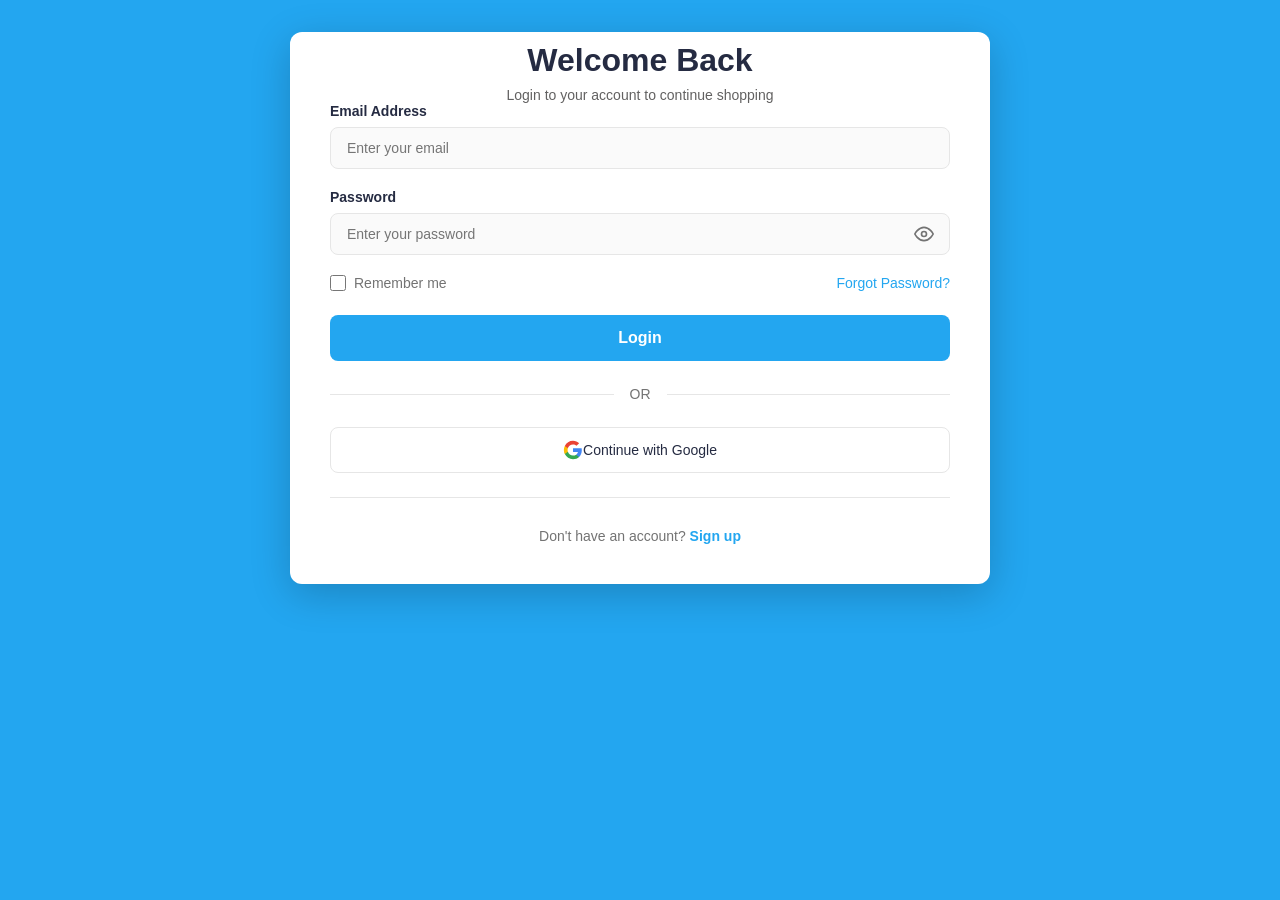
==== index.html @ 296f5e16 "Log in Screen" ====
<!DOCTYPE html>
<html lang="en">

<head>
    <meta charset="UTF-8">
    <meta name="viewport" content="width=device-width, initial-scale=1.0">
    <title>Login - E-commerce Shop</title>
    <link rel="stylesheet" href="./CSS/auth-styles.css">
</head>

<body>
    <div class="auth-container">
        <div class="auth-card">
            <div class="auth-header">

                <h1>Welcome Back</h1>
                <p>Login to your account to continue shopping</p>

                <form class="auth-form" id="loginForm">

                    <div class="form-group">
                        <label for="email">Email Address</label>
                        <input type="email" id="email" name="email" placeholder="Enter your email" required>
                    </div>

                    <div class="form-group">
                        <label for="password">Password</label>
                        <div class="password-input">
                            <input type="password" id="password" name="password" placeholder="Enter your password"
                                required>
                            <button type="button" class="toggle-password" onclick="togglePassword()">
                                <svg id="eyeIcon" width="20" height="20" viewBox="0 0 24 24" fill="none"
                                    stroke="currentColor" stroke-width="2">
                                    <path d="M1 12s4-8 11-8 11 8 11 8-4 8-11 8-11-8-11-8z"></path>
                                    <circle cx="12" cy="12" r="3"></circle>
                                </svg>
                            </button>
                        </div>
                    </div>

                    <div class="form-options">
                        <label class="checkbox-label">
                            <input type="checkbox" name="remember">
                            <span>Remember me</span>
                        </label>
                        <a href="#" class="forgot-link">Forgot Password?</a>
                    </div>

                    <button type="submit" class="btn-primary">Login</button>
                </form>

                <div class="divider">
                    <span>OR</span>
                </div>

                <div class="social-login">
                    <button class="btn-social btn-google">
                        <svg width="20" height="20" viewBox="0 0 24 24">
                            <path fill="#4285F4"
                                d="M22.56 12.25c0-.78-.07-1.53-.2-2.25H12v4.26h5.92c-.26 1.37-1.04 2.53-2.21 3.31v2.77h3.57c2.08-1.92 3.28-4.74 3.28-8.09z" />
                            <path fill="#34A853"
                                d="M12 23c2.97 0 5.46-.98 7.28-2.66l-3.57-2.77c-.98.66-2.23 1.06-3.71 1.06-2.86 0-5.29-1.93-6.16-4.53H2.18v2.84C3.99 20.53 7.7 23 12 23z" />
                            <path fill="#FBBC05"
                                d="M5.84 14.09c-.22-.66-.35-1.36-.35-2.09s.13-1.43.35-2.09V7.07H2.18C1.43 8.55 1 10.22 1 12s.43 3.45 1.18 4.93l2.85-2.22.81-.62z" />
                            <path fill="#EA4335"
                                d="M12 5.38c1.62 0 3.06.56 4.21 1.64l3.15-3.15C17.45 2.09 14.97 1 12 1 7.7 1 3.99 3.47 2.18 7.07l3.66 2.84c.87-2.6 3.3-4.53 6.16-4.53z" />
                        </svg>
                        Continue with Google
                    </button>
                </div>

                <div class="auth-footer">
                    <p>Don't have an account? <a href="signup.html">Sign up</a></p>
                </div>

            </div>
        </div>
    </div>
</body>
</html>
---- CSS/auth-styles.css ----
* {
    margin: 0;
    padding: 0;
    box-sizing: border-box;
}

body {
    font-family: 'Segoe UI', Tahoma, Geneva, Verdana, sans-serif;
    background: #23A6F0;
}

.auth-container {
    width: 100%;
    max-width: 700px;
    margin: 2rem auto;
}

.auth-card {
    background: white;
    border-radius: 12px;
    padding: 10px 40px;
    box-shadow: 0 10px 40px rgba(0, 0, 0, 0.2);
}

.auth-header {
    text-align: center;
    margin-bottom: 30px;
}

.auth-header h1 {
    color: #252B42;
    font-size: 32px;
    font-weight: 700;
    margin-bottom: 8px;
}

.auth-header p {
    color: #626161;
    font-size: 14px;
}

.auth-form {
    margin-bottom: 24px;
}

.form-group {
    margin-bottom: 20px;
}

.form-group label {
    display: block;
    color: #252B42;
    font-size: 14px;
    font-weight: 600;
    margin-bottom: 8px;
    text-align: left;
}

.form-group input[type="email"], .form-group input[type="password"] {
    width: 100%;
    padding: 12px 16px;
    border: 1px solid #E6E6E6;
    border-radius: 8px;
    font-size: 14px;
    transition: all 0.3s ease;
    background: #FAFAFA;
}

.form-group input:focus {
    outline: none;
    border-color: #23A6F0;
    background: white;
    box-shadow: 0 0 0 3px rgba(35, 166, 240, 0.1);
} 

.password-input {
    position: relative;
    display: flex;
    align-items: center;
}

.password-input input {
    padding-right: 45px;
}

.toggle-password {
    position: absolute;
    right: 12px;
    background: none;
    border: none;
    cursor: pointer;
    color: #737373;
    padding: 4px;
    display: flex;
    align-items: center;
    justify-content: center;
    transition: color 0.2s;
}

.toggle-password:hover {
    color: #23A6F0;
} 

.form-options {
    display: flex;
    justify-content: space-between;
    align-items: center;
    margin-bottom: 24px;
    flex-wrap: wrap;
    gap: 10px;
}

.checkbox-label {
    display: flex;
    align-items: center;
    cursor: pointer;
    font-size: 14px;
    color: #737373;
}

.checkbox-label input[type="checkbox"] {
    margin-right: 8px;
    cursor: pointer;
    width: 16px;
    height: 16px;
    accent-color: #23A6F0;
}

.checkbox-label span {
    user-select: none;
}

.forgot-link, .terms-link {
    color: #23A6F0;
    text-decoration: none;
    font-size: 14px;
    font-weight: 500;
    transition: color 0.2s;
}

.forgot-link:hover, .terms-link:hover {
    text-decoration: underline;
} 

.btn-primary {
    width: 100%;
    padding: 14px;
    background: #23A6F0;
    color: white;
    border: none;
    border-radius: 8px;
    font-size: 16px;
    font-weight: 600;
    cursor: pointer;
    transition: all 0.3s ease;
}

.btn-primary:hover {
    background: #1a8cd8;
    transform: translateY(-2px);
    box-shadow: 0 4px 12px rgba(35, 166, 240, 0.3);
}

.btn-primary:active {
    transform: translateY(0);
} 

.divider {
    position: relative;
    text-align: center;
    margin: 24px 0;
}

.divider::before {
    content: '';
    position: absolute;
    left: 0;
    top: 50%;
    width: 100%;
    height: 1px;
    background: #E6E6E6;
}

.divider span {
    position: relative;
    display: inline-block;
    background: white;
    padding: 0 16px;
    color: #737373;
    font-size: 14px;
    font-weight: 500;
}

.social-login {
    display: flex;
    flex-direction: column;
    gap: 12px;
    margin-bottom: 24px;
}

.btn-social {
    display: flex;
    align-items: center;
    justify-content: center;
    padding: 12px;
    border: 1px solid #E6E6E6;
    border-radius: 8px;
    background: white;
    cursor: pointer;
    font-size: 14px;
    font-weight: 500;
    color: #252B42;
    transition: all 0.3s ease;
}

.btn-social:hover {
    background: #FAFAFA;
    border-color: #23A6F0;
    transform: translateY(-2px);
    box-shadow: 0 2px 8px rgba(0, 0, 0, 0.1);
}

.btn-social svg {
    flex-shrink: 0;
} 

.auth-footer {
    text-align: center;
    padding-top: 30px;
    border-top: 1px solid #E6E6E6;
}

.auth-footer p {
    color: #737373;
    font-size: 14px;
}

.auth-footer a {
    color: #23A6F0;
    text-decoration: none;
    font-weight: 600;
    transition: color 0.2s;
}

.auth-footer a:hover {
    color: #1a8cd8;
    text-decoration: underline;
}

@media (max-width: 480px) {
    .auth-card {
        padding: 30px 20px;
    }

    .auth-header h1 {
        font-size: 26px;
    }

    .form-options {
        flex-direction: column;
        align-items: flex-start;
    }

    .forgot-link {
        margin-left: 24px;
    }
} 

/* Animations */
/* @keyframes fadeIn {
    from {
        opacity: 0;
        transform: translateY(20px);
    }
    to {
        opacity: 1;
        transform: translateY(0);
    }
}

.auth-card {
    animation: fadeIn 0.5s ease;
} */

/* Input Validation States */
/* .form-group input:invalid:not(:placeholder-shown) {
    border-color: #E74040;
}

.form-group input:valid:not(:placeholder-shown) {
    border-color: #2DC071;
} */
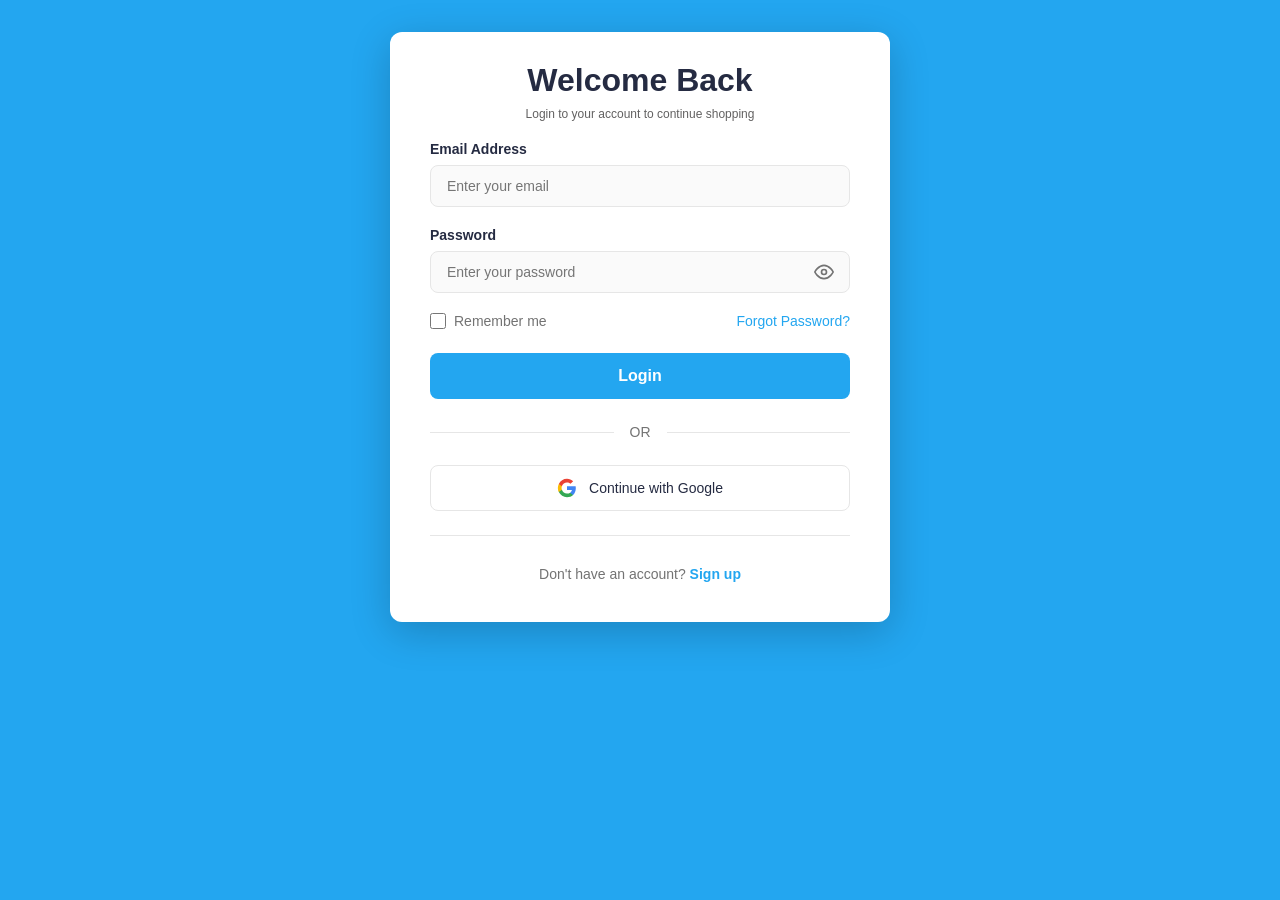
==== commit bd5d894e: "Updated Sign In Page" ====
--- a/index.html
+++ b/index.html
@@ -4,7 +4,7 @@
 <head>
     <meta charset="UTF-8">
     <meta name="viewport" content="width=device-width, initial-scale=1.0">
-    <title>Login - E-commerce Shop</title>
+    <title>Login | E-commerce Site</title>
     <link rel="stylesheet" href="./CSS/auth-styles.css">
 </head>
 
@@ -12,69 +12,87 @@
     <div class="auth-container">
         <div class="auth-card">
             <div class="auth-header">
-
                 <h1>Welcome Back</h1>
                 <p>Login to your account to continue shopping</p>
+            </div>
 
-                <form class="auth-form" id="loginForm">
-
-                    <div class="form-group">
-                        <label for="email">Email Address</label>
-                        <input type="email" id="email" name="email" placeholder="Enter your email" required>
-                    </div>
-
-                    <div class="form-group">
-                        <label for="password">Password</label>
-                        <div class="password-input">
-                            <input type="password" id="password" name="password" placeholder="Enter your password"
-                                required>
-                            <button type="button" class="toggle-password" onclick="togglePassword()">
-                                <svg id="eyeIcon" width="20" height="20" viewBox="0 0 24 24" fill="none"
-                                    stroke="currentColor" stroke-width="2">
-                                    <path d="M1 12s4-8 11-8 11 8 11 8-4 8-11 8-11-8-11-8z"></path>
-                                    <circle cx="12" cy="12" r="3"></circle>
-                                </svg>
-                            </button>
-                        </div>
-                    </div>
-
-                    <div class="form-options">
-                        <label class="checkbox-label">
-                            <input type="checkbox" name="remember">
-                            <span>Remember me</span>
-                        </label>
-                        <a href="#" class="forgot-link">Forgot Password?</a>
-                    </div>
-
-                    <button type="submit" class="btn-primary">Login</button>
-                </form>
-
-                <div class="divider">
-                    <span>OR</span>
+            <form class="auth-form" id="loginForm">
+                <div class="form-group">
+                    <label for="email">Email Address</label>
+                    <input type="email" id="email" name="email" placeholder="Enter your email" required>
                 </div>
 
-                <div class="social-login">
-                    <button class="btn-social btn-google">
-                        <svg width="20" height="20" viewBox="0 0 24 24">
-                            <path fill="#4285F4"
-                                d="M22.56 12.25c0-.78-.07-1.53-.2-2.25H12v4.26h5.92c-.26 1.37-1.04 2.53-2.21 3.31v2.77h3.57c2.08-1.92 3.28-4.74 3.28-8.09z" />
-                            <path fill="#34A853"
-                                d="M12 23c2.97 0 5.46-.98 7.28-2.66l-3.57-2.77c-.98.66-2.23 1.06-3.71 1.06-2.86 0-5.29-1.93-6.16-4.53H2.18v2.84C3.99 20.53 7.7 23 12 23z" />
-                            <path fill="#FBBC05"
-                                d="M5.84 14.09c-.22-.66-.35-1.36-.35-2.09s.13-1.43.35-2.09V7.07H2.18C1.43 8.55 1 10.22 1 12s.43 3.45 1.18 4.93l2.85-2.22.81-.62z" />
-                            <path fill="#EA4335"
-                                d="M12 5.38c1.62 0 3.06.56 4.21 1.64l3.15-3.15C17.45 2.09 14.97 1 12 1 7.7 1 3.99 3.47 2.18 7.07l3.66 2.84c.87-2.6 3.3-4.53 6.16-4.53z" />
-                        </svg>
-                        Continue with Google
-                    </button>
+                <div class="form-group">
+                    <label for="password">Password</label>
+                    <div class="password-input">
+                        <input type="password" id="password" name="password" placeholder="Enter your password" required>
+                        <button type="button" class="toggle-password" onclick="togglePassword()">
+                            <svg id="eyeIcon" width="20" height="20" viewBox="0 0 24 24" fill="none"
+                                stroke="currentColor" stroke-width="2">
+                                <path d="M1 12s4-8 11-8 11 8 11 8-4 8-11 8-11-8-11-8z"></path>
+                                <circle cx="12" cy="12" r="3"></circle>
+                            </svg>
+                        </button>
+                    </div>
                 </div>
 
-                <div class="auth-footer">
-                    <p>Don't have an account? <a href="signup.html">Sign up</a></p>
+                <div class="form-options">
+                    <label class="checkbox-label">
+                        <input type="checkbox" name="remember">
+                        <span>Remember me</span>
+                    </label>
+                    <a href="#" class="forgot-link">Forgot Password?</a>
                 </div>
 
+                <button type="submit" class="btn-primary">Login</button>
+            </form>
+
+            <div class="divider">
+                <span>OR</span>
+            </div>
+
+            <div class="social-login">
+                <button class="btn-social btn-google">
+                    <svg width="20" height="20" viewBox="0 0 24 24">
+                        <path fill="#4285F4"
+                            d="M22.56 12.25c0-.78-.07-1.53-.2-2.25H12v4.26h5.92c-.26 1.37-1.04 2.53-2.21 3.31v2.77h3.57c2.08-1.92 3.28-4.74 3.28-8.09z" />
+                        <path fill="#34A853"
+                            d="M12 23c2.97 0 5.46-.98 7.28-2.66l-3.57-2.77c-.98.66-2.23 1.06-3.71 1.06-2.86 0-5.29-1.93-6.16-4.53H2.18v2.84C3.99 20.53 7.7 23 12 23z" />
+                        <path fill="#FBBC05"
+                            d="M5.84 14.09c-.22-.66-.35-1.36-.35-2.09s.13-1.43.35-2.09V7.07H2.18C1.43 8.55 1 10.22 1 12s.43 3.45 1.18 4.93l2.85-2.22.81-.62z" />
+                        <path fill="#EA4335"
+                            d="M12 5.38c1.62 0 3.06.56 4.21 1.64l3.15-3.15C17.45 2.09 14.97 1 12 1 7.7 1 3.99 3.47 2.18 7.07l3.66 2.84c.87-2.6 3.3-4.53 6.16-4.53z" />
+                    </svg>
+                    Continue with Google
+                </button>
+            </div>
+
+            <div class="auth-footer">
+                <p>Don't have an account? <a href="signup.html">Sign up</a></p>
             </div>
         </div>
     </div>
+    <!--      
+    <script>
+        function togglePassword() {
+            const passwordInput = document.getElementById('password');
+            const eyeIcon = document.getElementById('eyeIcon');
+
+            if (passwordInput.type === 'password') {
+                passwordInput.type = 'text';
+                eyeIcon.innerHTML = '<path d="M17.94 17.94A10.07 10.07 0 0 1 12 20c-7 0-11-8-11-8a18.45 18.45 0 0 1 5.06-5.94M9.9 4.24A9.12 9.12 0 0 1 12 4c7 0 11 8 11 8a18.5 18.5 0 0 1-2.16 3.19m-6.72-1.07a3 3 0 1 1-4.24-4.24"></path><line x1="1" y1="1" x2="23" y2="23"></line>';
+            } else {
+                passwordInput.type = 'password';
+                eyeIcon.innerHTML = '<path d="M1 12s4-8 11-8 11 8 11 8-4 8-11 8-11-8-11-8z"></path><circle cx="12" cy="12" r="3"></circle>';
+            }
+        }
+
+        document.getElementById('loginForm').addEventListener('submit', function(e) {
+            e.preventDefault();
+            alert('Login functionality would be connected here!');
+        });
+    </script>
+    -->
 </body>
+
 </html>
--- a/CSS/auth-styles.css
+++ b/CSS/auth-styles.css
@@ -1,270 +1,274 @@
 * {
-    margin: 0;
-    padding: 0;
-    box-sizing: border-box;
+  margin: 0;
+  padding: 0;
+  box-sizing: border-box;
+}
+
+html {
+  min-width: 100%;
+  min-height: 100%;
 }
 
 body {
-    font-family: 'Segoe UI', Tahoma, Geneva, Verdana, sans-serif;
-    background: #23A6F0;
+  font-family: "Segoe UI", Tahoma, Geneva, Verdana, sans-serif;
+  background: #23a6f0;
 }
 
 .auth-container {
-    width: 100%;
-    max-width: 700px;
-    margin: 2rem auto;
+  width: 100%;
+  max-width: 500px;
+  margin: 2rem auto;
 }
 
 .auth-card {
-    background: white;
-    border-radius: 12px;
-    padding: 10px 40px;
-    box-shadow: 0 10px 40px rgba(0, 0, 0, 0.2);
+  background: white;
+  border-radius: 12px;
+  padding: 10px 40px;
+  box-shadow: 0 10px 40px rgba(0, 0, 0, 0.2);
 }
 
 .auth-header {
-    text-align: center;
-    margin-bottom: 30px;
+  text-align: center;
+  margin: 20px 0px;
 }
 
 .auth-header h1 {
-    color: #252B42;
-    font-size: 32px;
-    font-weight: 700;
-    margin-bottom: 8px;
+  color: #252b42;
+  font-size: 32px;
+  font-weight: 700;
+  margin-bottom: 8px;
 }
 
 .auth-header p {
-    color: #626161;
-    font-size: 14px;
+  color: #626161;
+  font-size: 12px;
 }
 
 .auth-form {
-    margin-bottom: 24px;
+  margin-bottom: 24px;
 }
 
 .form-group {
-    margin-bottom: 20px;
+  margin-bottom: 20px;
 }
 
 .form-group label {
-    display: block;
-    color: #252B42;
-    font-size: 14px;
-    font-weight: 600;
-    margin-bottom: 8px;
-    text-align: left;
-}
-
-.form-group input[type="email"], .form-group input[type="password"] {
-    width: 100%;
-    padding: 12px 16px;
-    border: 1px solid #E6E6E6;
-    border-radius: 8px;
-    font-size: 14px;
-    transition: all 0.3s ease;
-    background: #FAFAFA;
+  display: block;
+  color: #252b42;
+  font-size: 14px;
+  font-weight: 600;
+  margin-bottom: 8px;
+  text-align: left;
+}
+
+.form-group input[type="email"],
+.form-group input[type="password"] {
+  width: 100%;
+  padding: 12px 16px;
+  border: 1px solid #e6e6e6;
+  border-radius: 8px;
+  font-size: 14px;
+  transition: all 0.3s ease;
+  background: #fafafa;
 }
 
 .form-group input:focus {
-    outline: none;
-    border-color: #23A6F0;
-    background: white;
-    box-shadow: 0 0 0 3px rgba(35, 166, 240, 0.1);
-} 
+  outline: none;
+  border-color: #23a6f0;
+  background: white;
+  box-shadow: 0 0 0 3px rgba(35, 166, 240, 0.1);
+}
 
 .password-input {
-    position: relative;
-    display: flex;
-    align-items: center;
+  position: relative;
+  display: flex;
+  align-items: center;
 }
 
 .password-input input {
-    padding-right: 45px;
+  padding-right: 45px;
 }
 
 .toggle-password {
-    position: absolute;
-    right: 12px;
-    background: none;
-    border: none;
-    cursor: pointer;
-    color: #737373;
-    padding: 4px;
-    display: flex;
-    align-items: center;
-    justify-content: center;
-    transition: color 0.2s;
+  position: absolute;
+  right: 12px;
+  background: none;
+  border: none;
+  cursor: pointer;
+  color: #737373;
+  padding: 4px;
+  display: flex;
+  align-items: center;
+  justify-content: center;
+  transition: color 0.2s;
 }
 
 .toggle-password:hover {
-    color: #23A6F0;
-} 
+  color: #23a6f0;
+}
 
 .form-options {
-    display: flex;
-    justify-content: space-between;
-    align-items: center;
-    margin-bottom: 24px;
-    flex-wrap: wrap;
-    gap: 10px;
+  display: flex;
+  justify-content: space-between;
+  align-items: center;
+  margin-bottom: 24px;
+  /* flex-wrap: wrap; */
+  gap: 10px;
 }
 
 .checkbox-label {
-    display: flex;
-    align-items: center;
-    cursor: pointer;
-    font-size: 14px;
-    color: #737373;
+  display: flex;
+  align-items: center;
+  cursor: pointer;
+  font-size: 14px;
+  color: #737373;
 }
 
 .checkbox-label input[type="checkbox"] {
-    margin-right: 8px;
-    cursor: pointer;
-    width: 16px;
-    height: 16px;
-    accent-color: #23A6F0;
+  margin-right: 8px;
+  cursor: pointer;
+  width: 16px;
+  height: 16px;
+  accent-color: #23a6f0;
 }
 
 .checkbox-label span {
-    user-select: none;
-}
-
-.forgot-link, .terms-link {
-    color: #23A6F0;
-    text-decoration: none;
-    font-size: 14px;
-    font-weight: 500;
-    transition: color 0.2s;
-}
-
-.forgot-link:hover, .terms-link:hover {
-    text-decoration: underline;
-} 
+  user-select: none;
+}
+
+.forgot-link,
+.terms-link {
+  color: #23a6f0;
+  text-decoration: none;
+  font-size: 14px;
+  font-weight: 500;
+  transition: color 0.2s;
+}
+
+.forgot-link:hover,
+.terms-link:hover {
+  text-decoration: underline;
+}
 
 .btn-primary {
-    width: 100%;
-    padding: 14px;
-    background: #23A6F0;
-    color: white;
-    border: none;
-    border-radius: 8px;
-    font-size: 16px;
-    font-weight: 600;
-    cursor: pointer;
-    transition: all 0.3s ease;
+  width: 100%;
+  padding: 14px;
+  background: #23a6f0;
+  color: white;
+  border: none;
+  border-radius: 8px;
+  font-size: 16px;
+  font-weight: 600;
+  cursor: pointer;
+  transition: all 0.3s ease;
 }
 
 .btn-primary:hover {
-    background: #1a8cd8;
-    transform: translateY(-2px);
-    box-shadow: 0 4px 12px rgba(35, 166, 240, 0.3);
+  background: #1a8cd8;
+  transform: translateY(-2px);
+  box-shadow: 0 4px 12px rgba(35, 166, 240, 0.3);
 }
 
 .btn-primary:active {
-    transform: translateY(0);
-} 
+  transform: translateY(0);
+}
 
 .divider {
-    position: relative;
-    text-align: center;
-    margin: 24px 0;
+  position: relative;
+  text-align: center;
+  margin: 24px 0;
 }
 
 .divider::before {
-    content: '';
-    position: absolute;
-    left: 0;
-    top: 50%;
-    width: 100%;
-    height: 1px;
-    background: #E6E6E6;
+  content: "";
+  position: absolute;
+  left: 0;
+  top: 50%;
+  width: 100%;
+  height: 1px;
+  background: #e6e6e6;
 }
 
 .divider span {
-    position: relative;
-    display: inline-block;
-    background: white;
-    padding: 0 16px;
-    color: #737373;
-    font-size: 14px;
-    font-weight: 500;
+  position: relative;
+  display: inline-block;
+  background: white;
+  padding: 0 16px;
+  color: #737373;
+  font-size: 14px;
+  font-weight: 500;
 }
 
 .social-login {
-    display: flex;
-    flex-direction: column;
-    gap: 12px;
-    margin-bottom: 24px;
+  display: flex;
+  flex-direction: column;
+  margin-bottom: 24px;
 }
 
 .btn-social {
-    display: flex;
-    align-items: center;
-    justify-content: center;
-    padding: 12px;
-    border: 1px solid #E6E6E6;
-    border-radius: 8px;
-    background: white;
-    cursor: pointer;
-    font-size: 14px;
-    font-weight: 500;
-    color: #252B42;
-    transition: all 0.3s ease;
+  gap: 12px;
+  display: flex;
+  align-items: center;
+  justify-content: center;
+  padding: 12px;
+  border: 1px solid #e6e6e6;
+  border-radius: 8px;
+  background: white;
+  cursor: pointer;
+  font-size: 14px;
+  font-weight: 500;
+  color: #252b42;
+  transition: all 0.3s ease;
 }
 
 .btn-social:hover {
-    background: #FAFAFA;
-    border-color: #23A6F0;
-    transform: translateY(-2px);
-    box-shadow: 0 2px 8px rgba(0, 0, 0, 0.1);
+  background: #fafafa;
+  border-color: #23a6f0;
+  transform: translateY(-2px);
+  box-shadow: 0 2px 8px rgba(0, 0, 0, 0.1);
 }
 
 .btn-social svg {
-    flex-shrink: 0;
-} 
+  flex-shrink: 0;
+}
 
 .auth-footer {
-    text-align: center;
-    padding-top: 30px;
-    border-top: 1px solid #E6E6E6;
+  text-align: center;
+  padding: 30px 0px;
+  border-top: 1px solid #e6e6e6;
 }
 
 .auth-footer p {
-    color: #737373;
-    font-size: 14px;
+  color: #737373;
+  font-size: 14px;
 }
 
 .auth-footer a {
-    color: #23A6F0;
-    text-decoration: none;
-    font-weight: 600;
-    transition: color 0.2s;
+  color: #23a6f0;
+  text-decoration: none;
+  font-weight: 600;
+  transition: color 0.2s;
 }
 
 .auth-footer a:hover {
-    color: #1a8cd8;
-    text-decoration: underline;
+  color: #1a8cd8;
+  text-decoration: underline;
 }
 
 @media (max-width: 480px) {
-    .auth-card {
-        padding: 30px 20px;
-    }
-
-    .auth-header h1 {
-        font-size: 26px;
-    }
-
-    .form-options {
-        flex-direction: column;
-        align-items: flex-start;
-    }
-
-    .forgot-link {
-        margin-left: 24px;
-    }
-} 
+  body {
+    background: #23a6f0;
+  }
+
+  .auth-card {
+    padding: 30px 20px;
+  }
+
+  .auth-header h1 {
+    font-size: 26px;
+  }
+
+}
 
 /* Animations */
 /* @keyframes fadeIn {
@@ -289,4 +293,4 @@
 
 .form-group input:valid:not(:placeholder-shown) {
     border-color: #2DC071;
-} */+} */
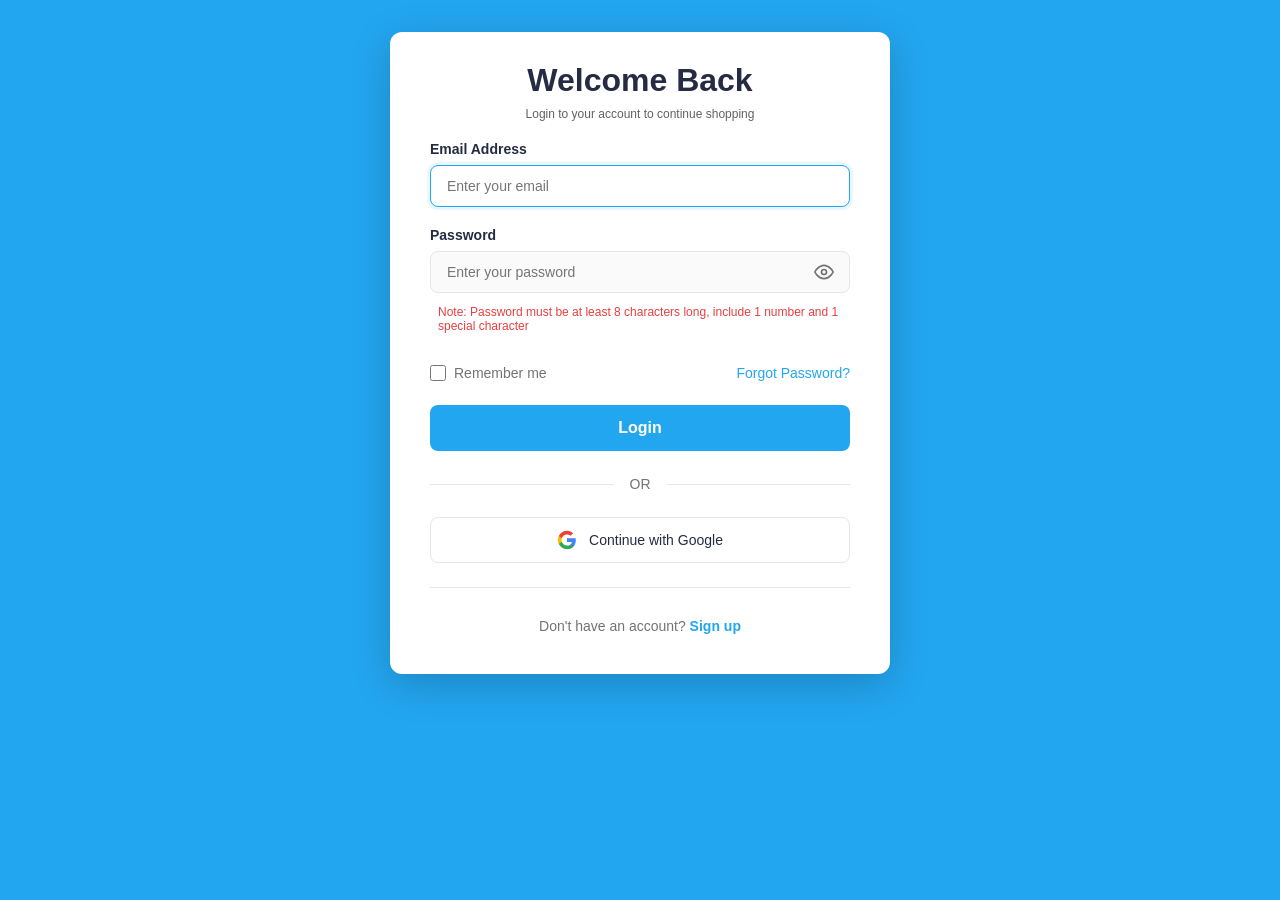
==== commit 1f48021d: "Basic Authentication using Local Storage" ====
--- a/index.html
+++ b/index.html
@@ -16,17 +16,20 @@
                 <p>Login to your account to continue shopping</p>
             </div>
 
-            <form class="auth-form" id="loginForm">
+            <form class="auth-form" id="loginForm" autocomplete="on">
                 <div class="form-group">
                     <label for="email">Email Address</label>
-                    <input type="email" id="email" name="email" placeholder="Enter your email" required>
+                    <input type="email" id="email" name="username" autocomplete="username" inputmode="email"
+                        placeholder="Enter your email" required autofocus>
                 </div>
 
                 <div class="form-group">
                     <label for="password">Password</label>
                     <div class="password-input">
-                        <input type="password" id="password" name="password" placeholder="Enter your password" required>
-                        <button type="button" class="toggle-password" onclick="togglePassword()">
+                        <input type="password" id="passwordIn" name="password" autocomplete="current-password"
+                            placeholder="Enter your password"
+                            pattern="^(?=.*[0-9])(?=.*[!@#$%^&*])[A-Za-z0-9!@#$%^&*]{8,}$" required>
+                        <button type="button" class="toggle-password" onclick="togglePassword('passwordIn', 'eyeIcon')">
                             <svg id="eyeIcon" width="20" height="20" viewBox="0 0 24 24" fill="none"
                                 stroke="currentColor" stroke-width="2">
                                 <path d="M1 12s4-8 11-8 11 8 11 8-4 8-11 8-11-8-11-8z"></path>
@@ -34,11 +37,12 @@
                             </svg>
                         </button>
                     </div>
+                    <p>Note: Password must be at least 8 characters long, include 1 number and 1 special character</p>
                 </div>
 
                 <div class="form-options">
                     <label class="checkbox-label">
-                        <input type="checkbox" name="remember">
+                        <input type="checkbox" name="remember" autocomplete="off">
                         <span>Remember me</span>
                     </label>
                     <a href="#" class="forgot-link">Forgot Password?</a>
@@ -52,7 +56,7 @@
             </div>
 
             <div class="social-login">
-                <button class="btn-social btn-google">
+                <button class="btn-social btn-google" onclick="alertMsg()">
                     <svg width="20" height="20" viewBox="0 0 24 24">
                         <path fill="#4285F4"
                             d="M22.56 12.25c0-.78-.07-1.53-.2-2.25H12v4.26h5.92c-.26 1.37-1.04 2.53-2.21 3.31v2.77h3.57c2.08-1.92 3.28-4.74 3.28-8.09z" />
@@ -72,27 +76,25 @@
             </div>
         </div>
     </div>
-    <!--      
-    <script>
-        function togglePassword() {
-            const passwordInput = document.getElementById('password');
-            const eyeIcon = document.getElementById('eyeIcon');
 
-            if (passwordInput.type === 'password') {
-                passwordInput.type = 'text';
-                eyeIcon.innerHTML = '<path d="M17.94 17.94A10.07 10.07 0 0 1 12 20c-7 0-11-8-11-8a18.45 18.45 0 0 1 5.06-5.94M9.9 4.24A9.12 9.12 0 0 1 12 4c7 0 11 8 11 8a18.5 18.5 0 0 1-2.16 3.19m-6.72-1.07a3 3 0 1 1-4.24-4.24"></path><line x1="1" y1="1" x2="23" y2="23"></line>';
+    <script src="./JS/script.js">
+        document.getElementById("loginForm").addEventListener("submit", function (e) {
+            e.preventDefault();
+            const email = document.getElementById("email").value.trim();
+            const password = document.getElementById("password").value.trim();
+            let users = JSON.parse(localStorage.getItem("users")) || [];
+            const validUser = users.find(user =>
+                user.email === email && user.password === password
+            );
+            if (validUser) {
+                alert("✅ Login successful!");
+                sessionStorage.setItem("loggedInUser", JSON.stringify(validUser));
+                window.location.href = "products.html";
             } else {
-                passwordInput.type = 'password';
-                eyeIcon.innerHTML = '<path d="M1 12s4-8 11-8 11 8 11 8-4 8-11 8-11-8-11-8z"></path><circle cx="12" cy="12" r="3"></circle>';
+                alert("❌ Invalid email or password!");
             }
-        }
-
-        document.getElementById('loginForm').addEventListener('submit', function(e) {
-            e.preventDefault();
-            alert('Login functionality would be connected here!');
         });
     </script>
-    -->
 </body>
 
-</html>
+</html>
--- a/CSS/auth-styles.css
+++ b/CSS/auth-styles.css
@@ -49,6 +49,12 @@
 }
 
 .form-group {
+  display: flex;
+  flex-direction: column;
+  justify-content: center;
+}
+
+.form-group {
   margin-bottom: 20px;
 }
 
@@ -61,6 +67,7 @@
   text-align: left;
 }
 
+.form-group input[type="text"],
 .form-group input[type="email"],
 .form-group input[type="password"] {
   width: 100%;
@@ -79,6 +86,13 @@
   box-shadow: 0 0 0 3px rgba(35, 166, 240, 0.1);
 }
 
+.form-group p{
+  font-size: 12px;
+  color: #E74040;
+  padding: 12px 8px;
+  font-weight: 500;
+}
+
 .password-input {
   position: relative;
   display: flex;
@@ -112,7 +126,6 @@
   justify-content: space-between;
   align-items: center;
   margin-bottom: 24px;
-  /* flex-wrap: wrap; */
   gap: 10px;
 }
 
@@ -267,11 +280,9 @@
   .auth-header h1 {
     font-size: 26px;
   }
-
-}
-
-/* Animations */
-/* @keyframes fadeIn {
+}
+
+@keyframes fadeIn {
     from {
         opacity: 0;
         transform: translateY(20px);
@@ -283,14 +294,13 @@
 }
 
 .auth-card {
-    animation: fadeIn 0.5s ease;
-} */
-
-/* Input Validation States */
-/* .form-group input:invalid:not(:placeholder-shown) {
+    animation: fadeIn 1s ease;
+}
+
+.form-group input:invalid:not(:placeholder-shown) {
     border-color: #E74040;
 }
 
 .form-group input:valid:not(:placeholder-shown) {
     border-color: #2DC071;
-} */
+}
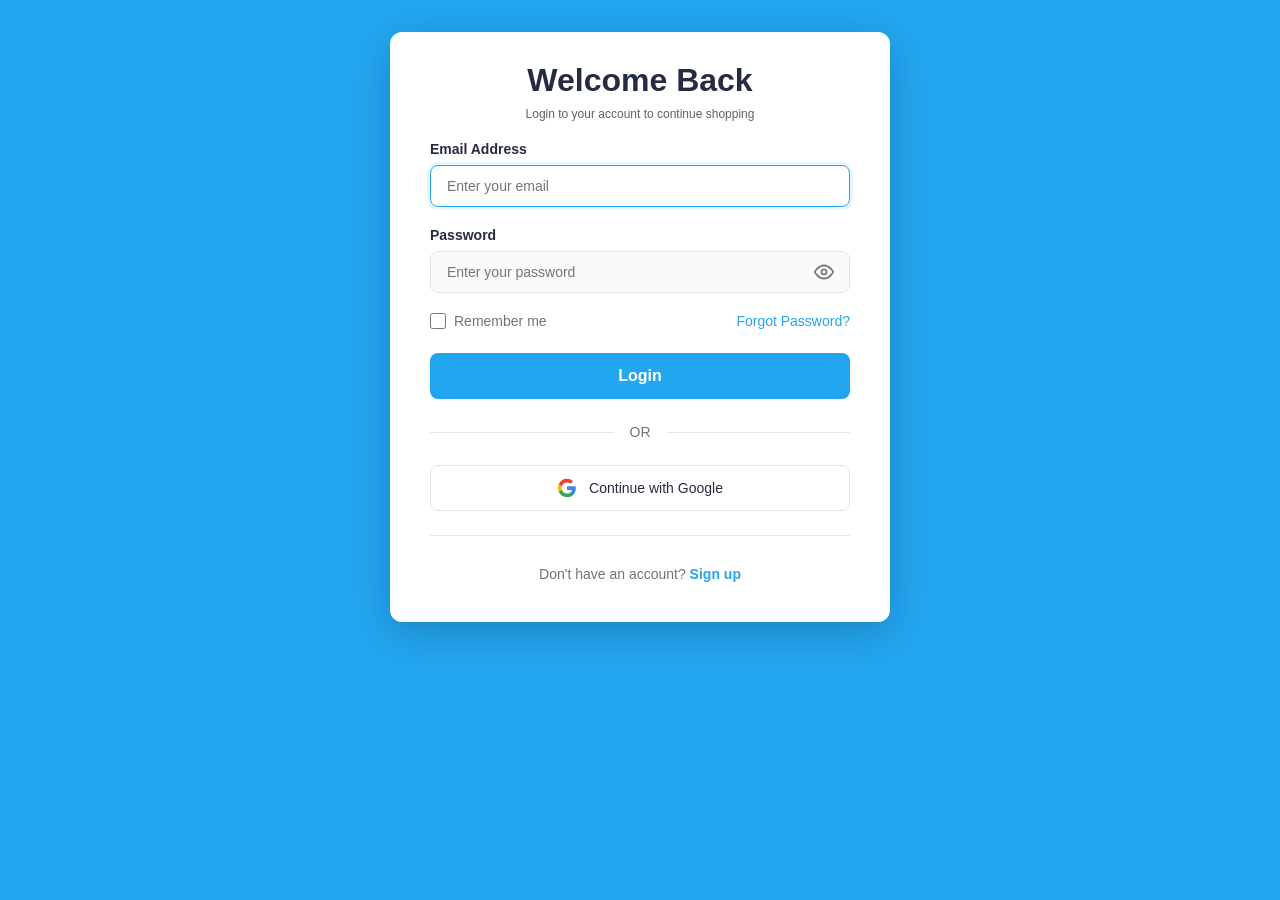
==== commit 570c0509: "Corrected authentication functionality" ====
--- a/index.html
+++ b/index.html
@@ -24,11 +24,10 @@
                 </div>
 
                 <div class="form-group">
-                    <label for="password">Password</label>
+                    <label for="passwordIn">Password</label>
                     <div class="password-input">
                         <input type="password" id="passwordIn" name="password" autocomplete="current-password"
-                            placeholder="Enter your password"
-                            pattern="^(?=.*[0-9])(?=.*[!@#$%^&*])[A-Za-z0-9!@#$%^&*]{8,}$" required>
+                            placeholder="Enter your password" required>
                         <button type="button" class="toggle-password" onclick="togglePassword('passwordIn', 'eyeIcon')">
                             <svg id="eyeIcon" width="20" height="20" viewBox="0 0 24 24" fill="none"
                                 stroke="currentColor" stroke-width="2">
@@ -37,7 +36,6 @@
                             </svg>
                         </button>
                     </div>
-                    <p>Note: Password must be at least 8 characters long, include 1 number and 1 special character</p>
                 </div>
 
                 <div class="form-options">
@@ -77,11 +75,12 @@
         </div>
     </div>
 
-    <script src="./JS/script.js">
+    <script src="./JS/script.js"></script>
+    <script>
         document.getElementById("loginForm").addEventListener("submit", function (e) {
             e.preventDefault();
             const email = document.getElementById("email").value.trim();
-            const password = document.getElementById("password").value.trim();
+            const password = document.getElementById("passwordIn").value.trim();
             let users = JSON.parse(localStorage.getItem("users")) || [];
             const validUser = users.find(user =>
                 user.email === email && user.password === password
--- a/CSS/auth-styles.css
+++ b/CSS/auth-styles.css
@@ -86,9 +86,9 @@
   box-shadow: 0 0 0 3px rgba(35, 166, 240, 0.1);
 }
 
-.form-group p{
+.form-group p {
   font-size: 12px;
-  color: #E74040;
+  color: #e74040;
   padding: 12px 8px;
   font-weight: 500;
 }
@@ -283,24 +283,24 @@
 }
 
 @keyframes fadeIn {
-    from {
-        opacity: 0;
-        transform: translateY(20px);
-    }
-    to {
-        opacity: 1;
-        transform: translateY(0);
-    }
+  from {
+    opacity: 0;
+    transform: translateY(20px);
+  }
+  to {
+    opacity: 1;
+    transform: translateY(0);
+  }
 }
 
 .auth-card {
-    animation: fadeIn 1s ease;
+  animation: fadeIn 1s ease;
 }
 
 .form-group input:invalid:not(:placeholder-shown) {
-    border-color: #E74040;
+  border-color: #e74040;
 }
 
 .form-group input:valid:not(:placeholder-shown) {
-    border-color: #2DC071;
-}
+  border-color: #2dc071;
+}
